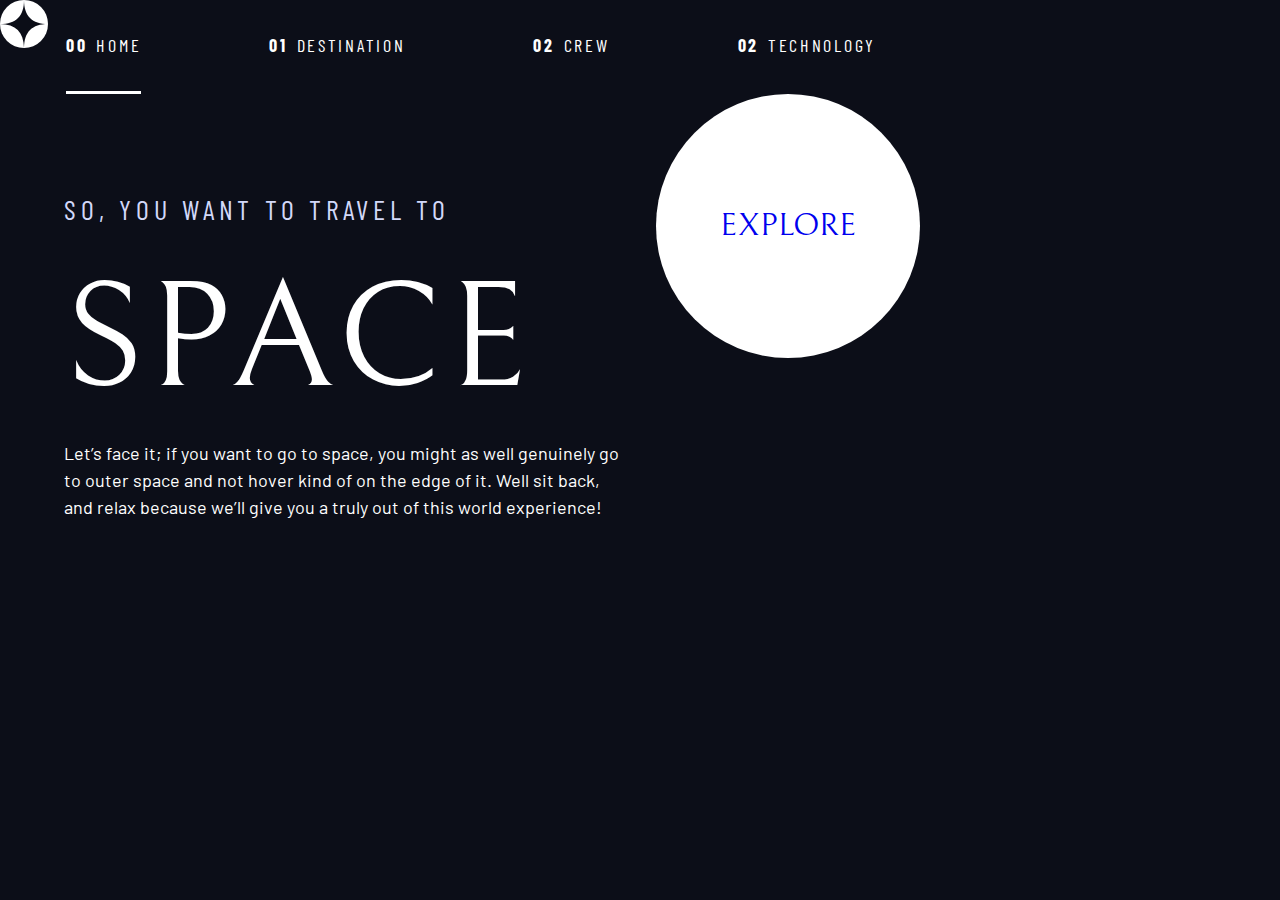
==== design-system/index.html @ e6ef5399 "lesson 1,2-begining home page + grid-container" ====
<!DOCTYPE html>
<html lang="en">
  <head>
    <meta charset="UTF-8" />
    <meta name="viewport" content="width=device-width, initial-scale=1.0" />

    <!--Google Fonts-->
    <link rel="preconnect" href="https://fonts.googleapis.com" />
    <link rel="preconnect" href="https://fonts.gstatic.com" crossorigin />
    <link
      href="https://fonts.googleapis.com/css2?family=Barlow&family=Barlow+Condensed&family=Bellefair&display=swap"
      rel="stylesheet"
    />

    <!--Custom CSS-->
    <link rel="stylesheet" href="./index.css" />

    <link
    rel="icon"
    type="image/png"
    sizes="32x32"
    href="./assets/favicon-32x32.png"
  />

    <title>Frontend Mentor | Space tourism website</title>
  </head>
  <body class="home">

    <header class="primary-header flex">
      <div>
        <img src="./assets/shared/logo.svg" alt="space tourism logo"/ class="logo">
      </div>
      <nav>
        <ul class="primary-navigation flex underline-indicators">
          <li class="active">
            <a class="uppercase ff-sans-cond text-white letter-spacing-2" href="index.html"><span>00</span>Home</a>
          </li>
          <li>
            <a class="uppercase ff-sans-cond text-white letter-spacing-2" href="destination.html"><span>01</span>Destination</a>
          </li>
          <li>
            <a class="uppercase ff-sans-cond text-white letter-spacing-2" href="crew.html"><span>02</span>Crew</a>
          </li>
          <li>
            <a class="uppercase ff-sans-cond text-white letter-spacing-2" href="technology.html"><span>02</span>Technology</a>
          </li>
        </ul>
      </nav>
  </header>

    <div class="grid-container">
      <div class="flow">
        <h1 class="fs-500 ff-sans-cond uppercase letter-spacing-1 text-accent">
          So, you want to travel to 
        <span class="fs-900 ff-serif text-white"></br>
          Space
        </span></h1>
        <p>
         Let’s face it; if you want to go to
        space, you might as well genuinely go to outer space and not hover kind
        of on the edge of it. Well sit back, and relax because we’ll give you a
        truly out of this world experience!
      </p>
      </div>
      <div>
        <a href="#" class="large-button uppercase ff-serif fs-600 bg-white">Explore</a>
      </div>
    </div>
  </body>
</html>
---- design-system/index.css ----
/* ----------- */
/* Custom Properties */
/* ----------- */

:root{

    /* Colors */

    --clr-dark: 230 35% 7%;
    --clr-light: 231 77% 90% ;
    --clr-white: 0 0% 100%;

    /* font-sizes */
    --fs-900: 9.375rem;
    --fs-800: 6.25rem;
    --fs-700: 3.5rem;
    --fs-600: 2rem;
    --fs-500: 1.75rem;
    --fs-400: 1.125rem;
    --fs-300: 1rem;
    --fs-200: 0.875rem;

      /* font-families */
      --ff-serif: "Bellefair", serif;
      --ff-sans-cond:"Barlow Condensed", sans-serif;
      --ff-sans-normal: "Barlow", sans-serif;

}

/* ----------- */
/* Reset */
/* ----------- */

/* https://piccalil.li/blog/a-modern-css-reset/ */

/* Box sizing */
*,
*::before,
*::after{
    box-sizing: border-box;
}

/* Reset Margins */
body, 
h1,
h2,
h3,
h4,
h5,
h6,
p,
figure,
picture{
    margin:0;
}

h1,
h2,
h3,
h4,
h5,
h6,
p{
    font-weight:400;
}

/* Remove list styles on ul, ol elements with a list role, which suggests default styling will be removed */
ul[role='list'],
ol[role='list'] {
  list-style: none;
}

/* Set core root defaults */
html:focus-within {
  scroll-behavior: smooth;
}

/* Set core body defaults */
body {
    font-family: var(--ff-sans-normal);
    font-size: var(--fs-400);
    color: hsl(var(--clr-white));
    background-color: hsl(var(--clr-dark));
    min-height: 100vh;
    text-rendering: optimizeSpeed;
    line-height: 1.5;
}

/* A elements that don't have a class get default styles */
a:not([class]) {
  text-decoration-skip-ink: auto;
}

/* Make images easier to work with */
img,
picture {
  max-width: 100%;
  display: block;
}

/* Inherit fonts for inputs and buttons */
input,
button,
textarea,
select {
  font: inherit;
}

/* Remove all animations, transitions and smooth scroll for people that prefer not to see them */
@media (prefers-reduced-motion: reduce) {
  html:focus-within {
   scroll-behavior: auto;
  }
  
  *,
  *::before,
  *::after {
    animation-duration: 0.01ms !important;
    animation-iteration-count: 1 !important;
    transition-duration: 0.01ms !important;
    scroll-behavior: auto !important;
  }
}

/* ----------- */
/* Utility Classes */
/* ----------- */

/* General */

.flex{
    display:flex;
    gap: var(--gap, 1em);
}

.grid{
    display:grid;
    gap: var(--gap, 1em);
}

.flow > *:where(:not(:first-child))  {
    margin-top: var(--flow-space, 1rem);
}

.container{
    padding-inline: 2em;
    max-width: 80em;
    margin-inline: auto;
}

.grid-container{
    display:grid;
    column-gap: var(--container-gap, 2rem);
    grid-template-columns: minmax(2rem, 1fr) repeat(2, minmax(0,40rem)) minmax(2rem, 1fr);
}

.grid-container >*:first-child{
    grid-column: 2;
}

.grid-container >*:last-child{
    grid-column: 3;
}

/* this class is used by text readers, hide the element visualy, but ii is still there */
.sr-only{
    position: absolute;
    width: 1px;
    height: 1pX;
    padding: 0;
    margin: -1px;
    overflow: hidden;
    clip: rect(0,0,0,0);
    white-space: nowrap;
    border: 0;
}

.box{
    background-color: lightblue;
    padding: 3rem;
}


/* Colors */

.bg-dark{background-color: hsl(var(--clr-dark));}
.bg-accent{background-color: hsl(var(--clr-light));}
.bg-white{background-color: hsl(var(--clr-white));}

.text-dark{color: hsl(var(--clr-dark));}
.text-accent{color: hsl(var(--clr-light));}
.text-white{color: hsl(var(--clr-white));}

.bg-component{
    background-color: hsl(var(--clr-light)/ .2);
}

/* typography */

.ff-serif{font-family: var(--ff-serif);}
.ff-sans-cond{font-family: var(--ff-sans-cond);}
.ff-sans-normal{font-family: var(--ff-sans-normal);}

.letter-spacing-1{letter-spacing: 4.75px;}
.letter-spacing-2{letter-spacing: 2.7px;}
.letter-spacing-3{letter-spacing: 2.35px;}

.uppercase{text-transform: uppercase;}

.fs-900{font-size:var(--fs-900);}
.fs-800{font-size:var(--fs-800);}
.fs-700{font-size:var(--fs-700);}
.fs-600{font-size:var(--fs-600);}
.fs-500{font-size:var(--fs-500);}
.fs-400{font-size:var(--fs-400);}
.fs-300{font-size:var(--fs-300);}
.fs-200{font-size:var(--fs-200);}

.fs-900,
.fs-800,
.fs-700,
.fs-600{
    line-height: 1.1;
}

.numbered-title{
    font-family: var(--ff-sans-cond);
    font-size: var(--fs-500);
    text-transform: uppercase;
    letter-spacing: 4.72px;
}

.numbered-title span{
    margin-right: 5em;
    font-weight: 700;
    color: hsl(var(--clr-white)/ .25);
}

/* ----------- */
/* Components */
/* ----------- */

.large-button{
    position: relative;
    display:inline-grid;
    z-index: 1;
    place-items: center;
    padding: 0 2em;
    border-radius: 50%;
    aspect-ratio: 1;
    text-decoration: none;
}

.large-button::after{
    content:'';
    position: absolute;
    z-index: -1;
    width: 100%;
    height: 100%;
    background: hsl(var(--clr-white)/ .15);
    border-radius: 50%;
    opacity:0;
    transition: opacity 500ms linear, transform 750ms ease-in-out;
}

.large-button:hover::after,
.large-button:focus::after{
    opacity:1;
    transform: scale(1.5);
}

.primary-navigation{
    --gap: 8rem;
    --underline-gap:2rem;
    list-style:none;
    padding:0;
    margin:0;
}

.primary-navigation a{
    text-decoration:none;
}

.primary-navigation a > span{
    margin-right: 0.5em;
    font-weight: 700;
}

.underline-indicators > *{
    padding: var(--underline-gap, 1rem) 0;
    border: 0;
    cursor:pointer;
    border-bottom: 0.2rem solid hsl(var(--clr-white)/0);
}

.underline-indicators > *:hover,
.underline-indicators > *:focus{
    border-color:hsl(var(--clr-white)/ .5)
}

.underline-indicators > .active,
.underline-indicators > [aria-selected="true"]{
    border-color:hsl(var(--clr-white)/ 1);
    color:hsl(var(--clr-white)/ 1)
}

.tab-list{
    --gap:2rem;
}

.dot-indicators >*{
    cursor:pointer;
    border:0;
    border-radius: 50%;
    aspect-ratio:1;
    padding: 0.5em;
    background-color: hsl(var(--clr-white)/ .25);
}

.dot-indicators >*:hover,
.dot-indicators >*:focus{
    background-color: hsl(var(--clr-white)/ .5);
}

.dot-indicators > [aria-selected="true"]{
    background-color: hsl(var(--clr-white));
}

.numbered-indicators >*{
    position: relative;
    cursor:pointer;
    display:inline-grid;
    z-index: 1;
    place-items: center;
    padding: 0 2em;
    border: 1px solid hsl(var(--clr-white)/ .25);
    border-radius: 50%;
    aspect-ratio:1;
    background-color: hsl(var(--clr-dark));
}

.numbered-indicators >*:hover,
.numbered-indicators >*:focus{
    border: 1px solid hsl(var(--clr-white)/ .5);
}

.numbered-indicators > [aria-selected="true"]{
    background-color: hsl(var(--clr-white));
    color: hsl(var(--clr-dark))
}
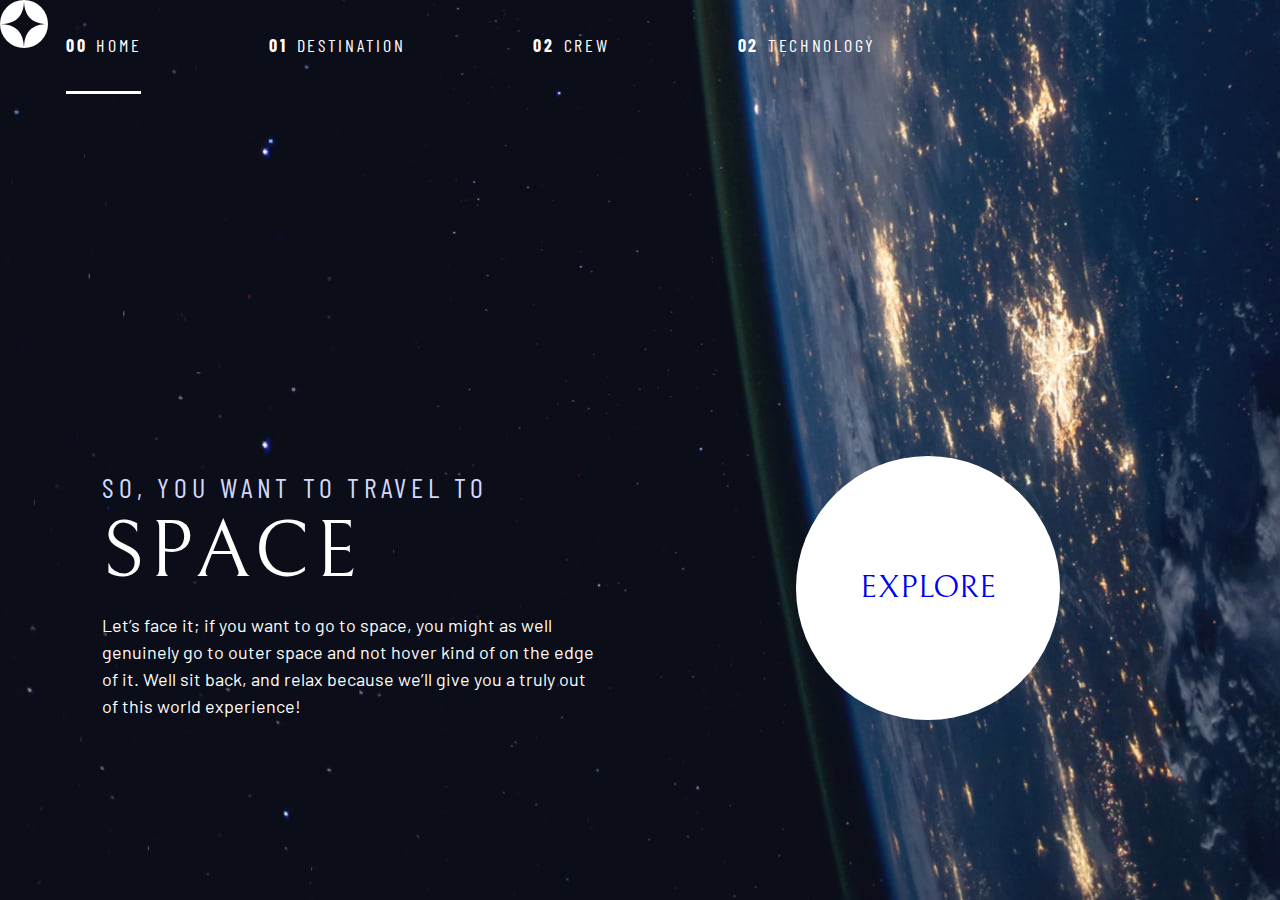
==== commit 0b93d2b3: "home-page" ====
--- a/design-system/index.html
+++ b/design-system/index.html
@@ -48,11 +48,11 @@
       </nav>
   </header>
 
-    <div class="grid-container">
+    <div class="grid-container grid-container--home">
       <div class="flow">
         <h1 class="fs-500 ff-sans-cond uppercase letter-spacing-1 text-accent">
           So, you want to travel to 
-        <span class="fs-900 ff-serif text-white"></br>
+        <span class="d-block fs-900 ff-serif text-white">
           Space
         </span></h1>
         <p>
@@ -63,7 +63,7 @@
       </p>
       </div>
       <div>
-        <a href="#" class="large-button uppercase ff-serif fs-600 bg-white">Explore</a>
+        <a href="#" class="large-button uppercase ff-serif bg-white">Explore</a>
       </div>
     </div>
   </body>
--- a/design-system/index.css
+++ b/design-system/index.css
@@ -11,12 +11,12 @@
     --clr-white: 0 0% 100%;
 
     /* font-sizes */
-    --fs-900: 9.375rem;
-    --fs-800: 6.25rem;
-    --fs-700: 3.5rem;
-    --fs-600: 2rem;
+    --fs-900: clamp(5rem, 0.5vw + 0.5rem, 9.375rem);
+    --fs-800: 3.5rem;
+    --fs-700: 1.5rem;
+    --fs-600: 1rem;
     --fs-500: 1.75rem;
-    --fs-400: 1.125rem;
+    --fs-400: 0.9375rem;
     --fs-300: 1rem;
     --fs-200: 0.875rem;
 
@@ -25,6 +25,26 @@
       --ff-sans-cond:"Barlow Condensed", sans-serif;
       --ff-sans-normal: "Barlow", sans-serif;
 
+}
+
+@media (min-width: 35em){
+    :root{
+          /* font-sizes */
+    --fs-800: 5rem;
+    --fs-700: 2.5rem;
+    --fs-600: 1.5rem;
+    --fs-400: 1rem;
+    }
+}
+
+@media (min-width: 45em){
+    :root{
+          /* font-sizes */
+    --fs-800: 6.25rem;
+    --fs-700: 3.5rem;
+    --fs-600: 2rem;
+    --fs-400: 1.125rem;
+    }
 }
 
 /* ----------- */
@@ -84,6 +104,8 @@
     min-height: 100vh;
     text-rendering: optimizeSpeed;
     line-height: 1.5;
+    display:grid;
+    grid-template-rows: min-content 1fr;
 }
 
 /* A elements that don't have a class get default styles */
@@ -138,6 +160,10 @@
     gap: var(--gap, 1em);
 }
 
+.d-block{
+    display: block;
+}
+
 .flow > *:where(:not(:first-child))  {
     margin-top: var(--flow-space, 1rem);
 }
@@ -149,17 +175,35 @@
 }
 
 .grid-container{
+    text-align: center;
     display:grid;
-    column-gap: var(--container-gap, 2rem);
-    grid-template-columns: minmax(2rem, 1fr) repeat(2, minmax(0,40rem)) minmax(2rem, 1fr);
-}
-
-.grid-container >*:first-child{
-    grid-column: 2;
-}
-
-.grid-container >*:last-child{
-    grid-column: 3;
+    place-items:center;
+    padding-inline: 1rem;
+}
+
+.grid-container *{
+    max-width: 50ch;
+}
+
+@media (min-width: 45em){
+    .grid-container{
+        text-align: left;
+        column-gap: var(--container-gap, 2rem);
+        grid-template-columns: minmax(2rem, 1fr) repeat(2, minmax(0,40rem)) minmax(2rem, 1fr);
+    }
+
+    .grid-container >*:first-child{
+        grid-column: 2;
+    }
+    
+    .grid-container >*:last-child{
+        grid-column: 3;
+    }
+
+    .grid-container--home{
+        padding-bottom: max(6rem, 20vh);
+        align-items: end;
+    }
 }
 
 /* this class is used by text readers, hide the element visualy, but ii is still there */
@@ -241,6 +285,7 @@
 /* ----------- */
 
 .large-button{
+    font-size:2rem;
     position: relative;
     display:inline-grid;
     z-index: 1;
@@ -347,4 +392,32 @@
 .numbered-indicators > [aria-selected="true"]{
     background-color: hsl(var(--clr-white));
     color: hsl(var(--clr-dark))
+}
+
+/* ------------------------- */
+/* Page Specific background*/
+/* ------------------------ */
+
+.body{
+    background-size: cover;
+    background-position: bottom center;
+}
+
+/* Home */
+
+.home{
+    background-image: url(./assets/home/background-home-tablet.jpg);
+}
+
+@media (min-width: 35em){
+    .home{
+        background-position: center center;
+        background-image: url(./assets/home/background-home-tablet.jpg);
+    }
+}
+
+@media (min-width: 45em){
+    .home{
+        background-image: url(./assets/home/background-home-desktop.jpg);
+    }
 }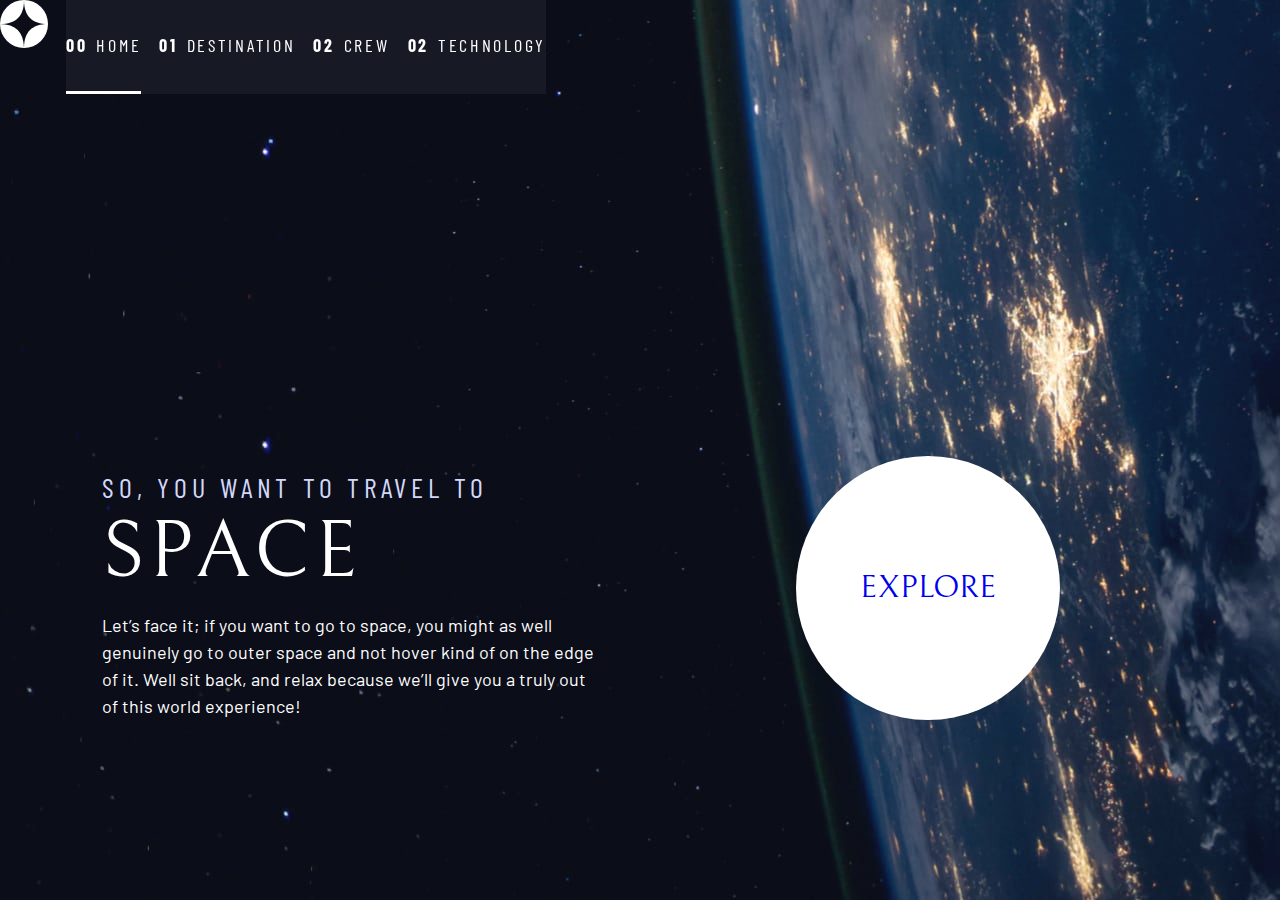
==== commit 3b923c3b: "navigation" ====
--- a/design-system/index.html
+++ b/design-system/index.html
@@ -30,8 +30,9 @@
       <div>
         <img src="./assets/shared/logo.svg" alt="space tourism logo"/ class="logo">
       </div>
+      <button class="mobile-nav-toggle" aria-controls="primary-navigation" aria-expanded="false"><span class="sr-only">Menu</span></button>
       <nav>
-        <ul class="primary-navigation flex underline-indicators">
+        <ul id="primary-navigation" class="primary-navigation flex underline-indicators">
           <li class="active">
             <a class="uppercase ff-sans-cond text-white letter-spacing-2" href="index.html"><span>00</span>Home</a>
           </li>
--- a/design-system/index.css
+++ b/design-system/index.css
@@ -2,49 +2,47 @@
 /* Custom Properties */
 /* ----------- */
 
-:root{
-
-    /* Colors */
-
-    --clr-dark: 230 35% 7%;
-    --clr-light: 231 77% 90% ;
-    --clr-white: 0 0% 100%;
-
+:root {
+  /* Colors */
+
+  --clr-dark: 230 35% 7%;
+  --clr-light: 231 77% 90%;
+  --clr-white: 0 0% 100%;
+
+  /* font-sizes */
+  --fs-900: clamp(5rem, 0.5vw + 0.5rem, 9.375rem);
+  --fs-800: 3.5rem;
+  --fs-700: 1.5rem;
+  --fs-600: 1rem;
+  --fs-500: 1.75rem;
+  --fs-400: 0.9375rem;
+  --fs-300: 1rem;
+  --fs-200: 0.875rem;
+
+  /* font-families */
+  --ff-serif: "Bellefair", serif;
+  --ff-sans-cond: "Barlow Condensed", sans-serif;
+  --ff-sans-normal: "Barlow", sans-serif;
+}
+
+@media (min-width: 35em) {
+  :root {
     /* font-sizes */
-    --fs-900: clamp(5rem, 0.5vw + 0.5rem, 9.375rem);
-    --fs-800: 3.5rem;
-    --fs-700: 1.5rem;
-    --fs-600: 1rem;
-    --fs-500: 1.75rem;
-    --fs-400: 0.9375rem;
-    --fs-300: 1rem;
-    --fs-200: 0.875rem;
-
-      /* font-families */
-      --ff-serif: "Bellefair", serif;
-      --ff-sans-cond:"Barlow Condensed", sans-serif;
-      --ff-sans-normal: "Barlow", sans-serif;
-
-}
-
-@media (min-width: 35em){
-    :root{
-          /* font-sizes */
     --fs-800: 5rem;
     --fs-700: 2.5rem;
     --fs-600: 1.5rem;
     --fs-400: 1rem;
-    }
-}
-
-@media (min-width: 45em){
-    :root{
-          /* font-sizes */
+  }
+}
+
+@media (min-width: 45em) {
+  :root {
+    /* font-sizes */
     --fs-800: 6.25rem;
     --fs-700: 3.5rem;
     --fs-600: 2rem;
     --fs-400: 1.125rem;
-    }
+  }
 }
 
 /* ----------- */
@@ -56,12 +54,12 @@
 /* Box sizing */
 *,
 *::before,
-*::after{
-    box-sizing: border-box;
+*::after {
+  box-sizing: border-box;
 }
 
 /* Reset Margins */
-body, 
+body,
 h1,
 h2,
 h3,
@@ -70,8 +68,8 @@
 h6,
 p,
 figure,
-picture{
-    margin:0;
+picture {
+  margin: 0;
 }
 
 h1,
@@ -80,13 +78,13 @@
 h4,
 h5,
 h6,
-p{
-    font-weight:400;
+p {
+  font-weight: 400;
 }
 
 /* Remove list styles on ul, ol elements with a list role, which suggests default styling will be removed */
-ul[role='list'],
-ol[role='list'] {
+ul[role="list"],
+ol[role="list"] {
   list-style: none;
 }
 
@@ -97,15 +95,16 @@
 
 /* Set core body defaults */
 body {
-    font-family: var(--ff-sans-normal);
-    font-size: var(--fs-400);
-    color: hsl(var(--clr-white));
-    background-color: hsl(var(--clr-dark));
-    min-height: 100vh;
-    text-rendering: optimizeSpeed;
-    line-height: 1.5;
-    display:grid;
-    grid-template-rows: min-content 1fr;
+  font-family: var(--ff-sans-normal);
+  font-size: var(--fs-400);
+  color: hsl(var(--clr-white));
+  background-color: hsl(var(--clr-dark));
+  min-height: 100vh;
+  text-rendering: optimizeSpeed;
+  line-height: 1.5;
+  display: grid;
+  grid-template-rows: min-content 1fr;
+  overflow-x: hidden;
 }
 
 /* A elements that don't have a class get default styles */
@@ -131,9 +130,9 @@
 /* Remove all animations, transitions and smooth scroll for people that prefer not to see them */
 @media (prefers-reduced-motion: reduce) {
   html:focus-within {
-   scroll-behavior: auto;
-  }
-  
+    scroll-behavior: auto;
+  }
+
   *,
   *::before,
   *::after {
@@ -150,274 +149,363 @@
 
 /* General */
 
-.flex{
-    display:flex;
-    gap: var(--gap, 1em);
-}
-
-.grid{
-    display:grid;
-    gap: var(--gap, 1em);
-}
-
-.d-block{
-    display: block;
-}
-
-.flow > *:where(:not(:first-child))  {
-    margin-top: var(--flow-space, 1rem);
-}
-
-.container{
-    padding-inline: 2em;
-    max-width: 80em;
-    margin-inline: auto;
-}
-
-.grid-container{
-    text-align: center;
-    display:grid;
-    place-items:center;
-    padding-inline: 1rem;
-}
-
-.grid-container *{
-    max-width: 50ch;
-}
-
-@media (min-width: 45em){
-    .grid-container{
-        text-align: left;
-        column-gap: var(--container-gap, 2rem);
-        grid-template-columns: minmax(2rem, 1fr) repeat(2, minmax(0,40rem)) minmax(2rem, 1fr);
-    }
-
-    .grid-container >*:first-child{
-        grid-column: 2;
-    }
-    
-    .grid-container >*:last-child{
-        grid-column: 3;
-    }
-
-    .grid-container--home{
-        padding-bottom: max(6rem, 20vh);
-        align-items: end;
-    }
+.flex {
+  display: flex;
+  gap: var(--gap, 1em);
+}
+
+.grid {
+  display: grid;
+  gap: var(--gap, 1em);
+}
+
+.d-block {
+  display: block;
+}
+
+.flow > *:where(:not(:first-child)) {
+  margin-top: var(--flow-space, 1rem);
+}
+
+.container {
+  padding-inline: 2em;
+  max-width: 80em;
+  margin-inline: auto;
+}
+
+.grid-container {
+  text-align: center;
+  display: grid;
+  place-items: center;
+  padding-inline: 1rem;
+}
+
+.grid-container * {
+  max-width: 50ch;
+}
+
+@media (min-width: 45em) {
+  .grid-container {
+    text-align: left;
+    column-gap: var(--container-gap, 2rem);
+    grid-template-columns: minmax(2rem, 1fr) repeat(2, minmax(0, 40rem)) minmax(
+        2rem,
+        1fr
+      );
+  }
+
+  .grid-container > *:first-child {
+    grid-column: 2;
+  }
+
+  .grid-container > *:last-child {
+    grid-column: 3;
+  }
+
+  .grid-container--home {
+    padding-bottom: max(6rem, 20vh);
+    align-items: end;
+  }
 }
 
 /* this class is used by text readers, hide the element visualy, but ii is still there */
-.sr-only{
-    position: absolute;
-    width: 1px;
-    height: 1pX;
-    padding: 0;
-    margin: -1px;
-    overflow: hidden;
-    clip: rect(0,0,0,0);
-    white-space: nowrap;
-    border: 0;
-}
-
-.box{
-    background-color: lightblue;
-    padding: 3rem;
-}
-
+.sr-only {
+  position: absolute;
+  width: 1px;
+  height: 1px;
+  padding: 0;
+  margin: -1px;
+  overflow: hidden;
+  clip: rect(0, 0, 0, 0);
+  white-space: nowrap;
+  border: 0;
+}
+
+.box {
+  background-color: lightblue;
+  padding: 3rem;
+}
 
 /* Colors */
 
-.bg-dark{background-color: hsl(var(--clr-dark));}
-.bg-accent{background-color: hsl(var(--clr-light));}
-.bg-white{background-color: hsl(var(--clr-white));}
-
-.text-dark{color: hsl(var(--clr-dark));}
-.text-accent{color: hsl(var(--clr-light));}
-.text-white{color: hsl(var(--clr-white));}
-
-.bg-component{
-    background-color: hsl(var(--clr-light)/ .2);
+.bg-dark {
+  background-color: hsl(var(--clr-dark));
+}
+.bg-accent {
+  background-color: hsl(var(--clr-light));
+}
+.bg-white {
+  background-color: hsl(var(--clr-white));
+}
+
+.text-dark {
+  color: hsl(var(--clr-dark));
+}
+.text-accent {
+  color: hsl(var(--clr-light));
+}
+.text-white {
+  color: hsl(var(--clr-white));
+}
+
+.bg-component {
+  background-color: hsl(var(--clr-light) / 0.2);
 }
 
 /* typography */
 
-.ff-serif{font-family: var(--ff-serif);}
-.ff-sans-cond{font-family: var(--ff-sans-cond);}
-.ff-sans-normal{font-family: var(--ff-sans-normal);}
-
-.letter-spacing-1{letter-spacing: 4.75px;}
-.letter-spacing-2{letter-spacing: 2.7px;}
-.letter-spacing-3{letter-spacing: 2.35px;}
-
-.uppercase{text-transform: uppercase;}
-
-.fs-900{font-size:var(--fs-900);}
-.fs-800{font-size:var(--fs-800);}
-.fs-700{font-size:var(--fs-700);}
-.fs-600{font-size:var(--fs-600);}
-.fs-500{font-size:var(--fs-500);}
-.fs-400{font-size:var(--fs-400);}
-.fs-300{font-size:var(--fs-300);}
-.fs-200{font-size:var(--fs-200);}
+.ff-serif {
+  font-family: var(--ff-serif);
+}
+.ff-sans-cond {
+  font-family: var(--ff-sans-cond);
+}
+.ff-sans-normal {
+  font-family: var(--ff-sans-normal);
+}
+
+.letter-spacing-1 {
+  letter-spacing: 4.75px;
+}
+.letter-spacing-2 {
+  letter-spacing: 2.7px;
+}
+.letter-spacing-3 {
+  letter-spacing: 2.35px;
+}
+
+.uppercase {
+  text-transform: uppercase;
+}
+
+.fs-900 {
+  font-size: var(--fs-900);
+}
+.fs-800 {
+  font-size: var(--fs-800);
+}
+.fs-700 {
+  font-size: var(--fs-700);
+}
+.fs-600 {
+  font-size: var(--fs-600);
+}
+.fs-500 {
+  font-size: var(--fs-500);
+}
+.fs-400 {
+  font-size: var(--fs-400);
+}
+.fs-300 {
+  font-size: var(--fs-300);
+}
+.fs-200 {
+  font-size: var(--fs-200);
+}
 
 .fs-900,
 .fs-800,
 .fs-700,
-.fs-600{
-    line-height: 1.1;
-}
-
-.numbered-title{
-    font-family: var(--ff-sans-cond);
-    font-size: var(--fs-500);
-    text-transform: uppercase;
-    letter-spacing: 4.72px;
-}
-
-.numbered-title span{
-    margin-right: 5em;
-    font-weight: 700;
-    color: hsl(var(--clr-white)/ .25);
+.fs-600 {
+  line-height: 1.1;
+}
+
+.numbered-title {
+  font-family: var(--ff-sans-cond);
+  font-size: var(--fs-500);
+  text-transform: uppercase;
+  letter-spacing: 4.72px;
+}
+
+.numbered-title span {
+  margin-right: 5em;
+  font-weight: 700;
+  color: hsl(var(--clr-white) / 0.25);
 }
 
 /* ----------- */
 /* Components */
 /* ----------- */
 
-.large-button{
-    font-size:2rem;
-    position: relative;
-    display:inline-grid;
-    z-index: 1;
-    place-items: center;
-    padding: 0 2em;
-    border-radius: 50%;
+.large-button {
+  font-size: 2rem;
+  position: relative;
+  display: inline-grid;
+  z-index: 1;
+  place-items: center;
+  padding: 0 2em;
+  border-radius: 50%;
+  aspect-ratio: 1;
+  text-decoration: none;
+}
+
+.large-button::after {
+  content: "";
+  position: absolute;
+  z-index: -1;
+  width: 100%;
+  height: 100%;
+  background: hsl(var(--clr-white) / 0.15);
+  border-radius: 50%;
+  opacity: 0;
+  transition: opacity 500ms linear, transform 750ms ease-in-out;
+}
+
+.large-button:hover::after,
+.large-button:focus::after {
+  opacity: 1;
+  transform: scale(1.5);
+}
+
+.primary-navigation {
+  --underline-gap: 2rem;
+  list-style: none;
+  padding: 0;
+  margin: 0;
+  background-color: hsl(var(--clr-dark) /0.95);
+  /*backdrop-filter: blur(1.5rem);--> not supported in firefox*/
+}
+
+@supports(backdrop-filter: blur(1.5rem)){
+    .primary-navigation{
+        background-color: hsl(var(--clr-white) /0.05);
+        backdrop-filter: blur(1.5rem);   
+    }
+
+}
+
+.mobile-nav-toggle{
+    display:none;
+}
+
+@media (max-width: 35em) {
+  .primary-navigation {
+    --underline-gap: 0.5rem;
+    list-style: none;
+    position: fixed;
+    z-index: 1000;
+    inset: 0 0 0 20%;
+    padding: min(6rem, 15vh) 2rem;
+    margin: 0;
+    flex-direction: column;
+    transform: translateX(100%);
+  }
+
+  .primary-navigation.underline-indicators > *{
+      border:0;
+  }
+
+  .mobile-nav-toggle{
+    display:block;
+    position:absolute;
+    z-index:2000;
+    right:1rem;
+    top:2rem;
+    background: transparent;
+    background-image: url(./assets/shared/icon-hamburger.svg);
+    background-repeat: no-repeat;
+    width: 1.5rem;
     aspect-ratio: 1;
-    text-decoration: none;
-}
-
-.large-button::after{
-    content:'';
-    position: absolute;
-    z-index: -1;
-    width: 100%;
-    height: 100%;
-    background: hsl(var(--clr-white)/ .15);
-    border-radius: 50%;
-    opacity:0;
-    transition: opacity 500ms linear, transform 750ms ease-in-out;
-}
-
-.large-button:hover::after,
-.large-button:focus::after{
-    opacity:1;
-    transform: scale(1.5);
-}
-
-.primary-navigation{
-    --gap: 8rem;
-    --underline-gap:2rem;
-    list-style:none;
-    padding:0;
-    margin:0;
-}
-
-.primary-navigation a{
-    text-decoration:none;
-}
-
-.primary-navigation a > span{
-    margin-right: 0.5em;
-    font-weight: 700;
-}
-
-.underline-indicators > *{
-    padding: var(--underline-gap, 1rem) 0;
-    border: 0;
-    cursor:pointer;
-    border-bottom: 0.2rem solid hsl(var(--clr-white)/0);
+    border:0;
+}
+}
+
+.primary-navigation a {
+  text-decoration: none;
+}
+
+.primary-navigation a > span {
+  margin-right: 0.5em;
+  font-weight: 700;
+}
+
+.underline-indicators > * {
+  padding: var(--underline-gap, 1rem) 0;
+  border: 0;
+  cursor: pointer;
+  border-bottom: 0.2rem solid hsl(var(--clr-white) / 0);
 }
 
 .underline-indicators > *:hover,
-.underline-indicators > *:focus{
-    border-color:hsl(var(--clr-white)/ .5)
+.underline-indicators > *:focus {
+  border-color: hsl(var(--clr-white) / 0.5);
 }
 
 .underline-indicators > .active,
-.underline-indicators > [aria-selected="true"]{
-    border-color:hsl(var(--clr-white)/ 1);
-    color:hsl(var(--clr-white)/ 1)
-}
-
-.tab-list{
-    --gap:2rem;
-}
-
-.dot-indicators >*{
-    cursor:pointer;
-    border:0;
-    border-radius: 50%;
-    aspect-ratio:1;
-    padding: 0.5em;
-    background-color: hsl(var(--clr-white)/ .25);
-}
-
-.dot-indicators >*:hover,
-.dot-indicators >*:focus{
-    background-color: hsl(var(--clr-white)/ .5);
-}
-
-.dot-indicators > [aria-selected="true"]{
-    background-color: hsl(var(--clr-white));
-}
-
-.numbered-indicators >*{
-    position: relative;
-    cursor:pointer;
-    display:inline-grid;
-    z-index: 1;
-    place-items: center;
-    padding: 0 2em;
-    border: 1px solid hsl(var(--clr-white)/ .25);
-    border-radius: 50%;
-    aspect-ratio:1;
-    background-color: hsl(var(--clr-dark));
-}
-
-.numbered-indicators >*:hover,
-.numbered-indicators >*:focus{
-    border: 1px solid hsl(var(--clr-white)/ .5);
-}
-
-.numbered-indicators > [aria-selected="true"]{
-    background-color: hsl(var(--clr-white));
-    color: hsl(var(--clr-dark))
+.underline-indicators > [aria-selected="true"] {
+  border-color: hsl(var(--clr-white) / 1);
+  color: hsl(var(--clr-white) / 1);
+}
+
+.tab-list {
+  --gap: 2rem;
+}
+
+.dot-indicators > * {
+  cursor: pointer;
+  border: 0;
+  border-radius: 50%;
+  aspect-ratio: 1;
+  padding: 0.5em;
+  background-color: hsl(var(--clr-white) / 0.25);
+}
+
+.dot-indicators > *:hover,
+.dot-indicators > *:focus {
+  background-color: hsl(var(--clr-white) / 0.5);
+}
+
+.dot-indicators > [aria-selected="true"] {
+  background-color: hsl(var(--clr-white));
+}
+
+.numbered-indicators > * {
+  position: relative;
+  cursor: pointer;
+  display: inline-grid;
+  z-index: 1;
+  place-items: center;
+  padding: 0 2em;
+  border: 1px solid hsl(var(--clr-white) / 0.25);
+  border-radius: 50%;
+  aspect-ratio: 1;
+  background-color: hsl(var(--clr-dark));
+}
+
+.numbered-indicators > *:hover,
+.numbered-indicators > *:focus {
+  border: 1px solid hsl(var(--clr-white) / 0.5);
+}
+
+.numbered-indicators > [aria-selected="true"] {
+  background-color: hsl(var(--clr-white));
+  color: hsl(var(--clr-dark));
 }
 
 /* ------------------------- */
 /* Page Specific background*/
 /* ------------------------ */
 
-.body{
-    background-size: cover;
-    background-position: bottom center;
+.body {
+  background-size: cover;
+  background-position: bottom center;
 }
 
 /* Home */
 
-.home{
+.home {
+  background-image: url(./assets/home/background-home-tablet.jpg);
+}
+
+@media (min-width: 35em) {
+  .home {
+    background-position: center center;
     background-image: url(./assets/home/background-home-tablet.jpg);
-}
-
-@media (min-width: 35em){
-    .home{
-        background-position: center center;
-        background-image: url(./assets/home/background-home-tablet.jpg);
-    }
-}
-
-@media (min-width: 45em){
-    .home{
-        background-image: url(./assets/home/background-home-desktop.jpg);
-    }
-}+  }
+}
+
+@media (min-width: 45em) {
+  .home {
+    background-image: url(./assets/home/background-home-desktop.jpg);
+  }
+}
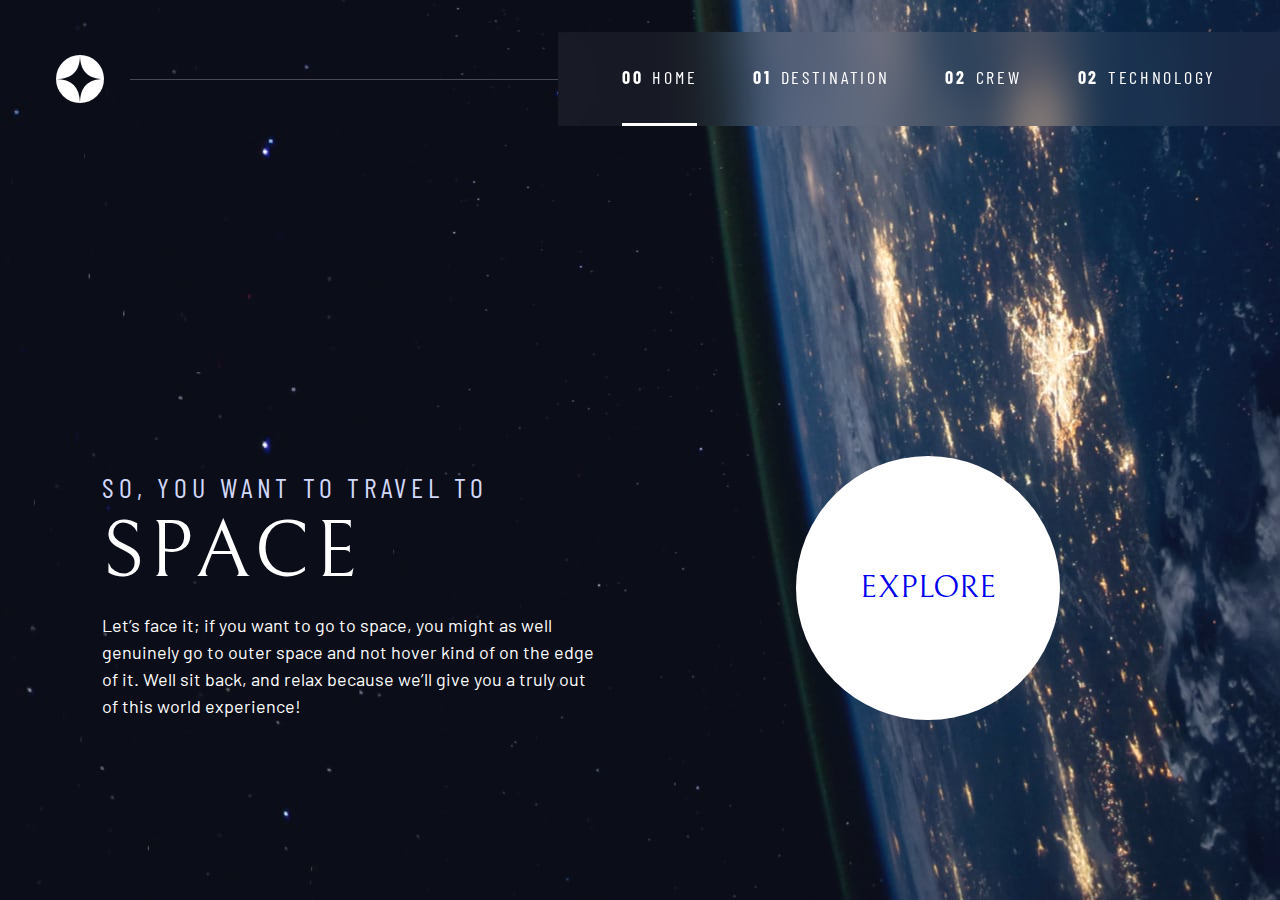
==== commit b2c2e1f3: "update on accesibility" ====
--- a/design-system/index.html
+++ b/design-system/index.html
@@ -23,33 +23,35 @@
   />
 
     <title>Frontend Mentor | Space tourism website</title>
+
+    <script src="./index.js" defer></script>
   </head>
   <body class="home">
-
+    <a class="skip-to-content" href="#main">Skip to content</a>
     <header class="primary-header flex">
       <div>
         <img src="./assets/shared/logo.svg" alt="space tourism logo"/ class="logo">
       </div>
       <button class="mobile-nav-toggle" aria-controls="primary-navigation" aria-expanded="false"><span class="sr-only">Menu</span></button>
       <nav>
-        <ul id="primary-navigation" class="primary-navigation flex underline-indicators">
+        <ul id="primary-navigation" data-visible="false" class="primary-navigation flex underline-indicators">
           <li class="active">
-            <a class="uppercase ff-sans-cond text-white letter-spacing-2" href="index.html"><span>00</span>Home</a>
+            <a class="uppercase ff-sans-cond text-white letter-spacing-2" href="index.html"><span aria-hidden="true">00</span>Home</a>
           </li>
           <li>
-            <a class="uppercase ff-sans-cond text-white letter-spacing-2" href="destination.html"><span>01</span>Destination</a>
+            <a class="uppercase ff-sans-cond text-white letter-spacing-2" href="destination.html"><span aria-hidden="true">01</span>Destination</a>
           </li>
           <li>
-            <a class="uppercase ff-sans-cond text-white letter-spacing-2" href="crew.html"><span>02</span>Crew</a>
+            <a class="uppercase ff-sans-cond text-white letter-spacing-2" href="crew.html"><span aria-hidden="true">02</span>Crew</a>
           </li>
           <li>
-            <a class="uppercase ff-sans-cond text-white letter-spacing-2" href="technology.html"><span>02</span>Technology</a>
+            <a class="uppercase ff-sans-cond text-white letter-spacing-2" href="technology.html"><span aria-hidden="true">02</span>Technology</a>
           </li>
         </ul>
       </nav>
   </header>
 
-    <div class="grid-container grid-container--home">
+    <main id="main" class="grid-container grid-container--home">
       <div class="flow">
         <h1 class="fs-500 ff-sans-cond uppercase letter-spacing-1 text-accent">
           So, you want to travel to 
@@ -66,6 +68,7 @@
       <div>
         <a href="#" class="large-button uppercase ff-serif bg-white">Explore</a>
       </div>
-    </div>
+    </main>
+    
   </body>
 </html>
--- a/design-system/index.css
+++ b/design-system/index.css
@@ -221,6 +221,22 @@
   border: 0;
 }
 
+.skip-to-content{
+  position:absolute;
+  z-index: 9999;
+  background: hsl(var(--clr-white));
+  color: hsl(var(--clr-dark));
+  padding: .5em 1em ;
+  margin-inline: auto;
+  transform: translateY(-100%);
+  transition: transform 250ms ease-in;
+}
+
+.skip-to-content:focus{
+  transform:translateY(0);
+}
+
+
 .box {
   background-color: lightblue;
   padding: 3rem;
@@ -357,25 +373,44 @@
   transform: scale(1.5);
 }
 
+/*primary navigation*/
+.logo {
+  margin: 1.5rem clamp(1.5rem, 5vw, 3.5rem);
+}
+
+.primary-header {
+  justify-content: space-between;
+  align-items: center;
+}
+
 .primary-navigation {
+  --gap: clamp(1.5rem, 5vw, 3.5rem);
   --underline-gap: 2rem;
   list-style: none;
   padding: 0;
   margin: 0;
-  background-color: hsl(var(--clr-dark) /0.95);
+  background-color: hsl(var(--clr-dark) / 0.95);
   /*backdrop-filter: blur(1.5rem);--> not supported in firefox*/
 }
 
-@supports(backdrop-filter: blur(1.5rem)){
-    .primary-navigation{
-        background-color: hsl(var(--clr-white) /0.05);
-        backdrop-filter: blur(1.5rem);   
-    }
-
-}
-
-.mobile-nav-toggle{
-    display:none;
+.primary-navigation a {
+  text-decoration: none;
+}
+
+.primary-navigation a > span {
+  margin-right: 0.5em;
+  font-weight: 700;
+}
+
+@supports (backdrop-filter: blur(1.5rem)) {
+  .primary-navigation {
+    background-color: hsl(var(--clr-white) / 0.05);
+    backdrop-filter: blur(1.5rem);
+  }
+}
+
+.mobile-nav-toggle {
+  display: none;
 }
 
 @media (max-width: 35em) {
@@ -389,34 +424,72 @@
     margin: 0;
     flex-direction: column;
     transform: translateX(100%);
-  }
-
-  .primary-navigation.underline-indicators > *{
-      border:0;
-  }
-
-  .mobile-nav-toggle{
-    display:block;
-    position:absolute;
-    z-index:2000;
-    right:1rem;
-    top:2rem;
+    transition: transform 500ms ease-in-out;
+  }
+
+  .primary-navigation[data-visible="true"] {
+    transform: translateX(0);
+  }
+
+  .primary-navigation.underline-indicators > * {
+    border: 0;
+  }
+
+  .mobile-nav-toggle {
+    display: block;
+    position: absolute;
+    z-index: 2000;
+    right: 1rem;
+    top: 2rem;
     background: transparent;
     background-image: url(./assets/shared/icon-hamburger.svg);
     background-repeat: no-repeat;
+    background-position: center center;
     width: 1.5rem;
     aspect-ratio: 1;
-    border:0;
-}
-}
-
-.primary-navigation a {
-  text-decoration: none;
-}
-
-.primary-navigation a > span {
-  margin-right: 0.5em;
-  font-weight: 700;
+    border: 0;
+  }
+  .mobile-nav-toggle[aria-expanded="true"] {
+    background-image: url(./assets/shared/icon-close.svg);
+  }
+
+  .mobile-nav-toggle:focus-visible {
+    outline: 5px solid white;
+    outline-offset: 5px;
+  }
+}
+
+@media (min-width: 35em) {
+  .primary-navigation {
+    padding-inline: clamp(2rem, 5vw, 7rem);
+  }
+}
+
+@media (min-width: 35em) and (max-width: 44.999em) {
+  .primary-navigation a > span {
+    display: none;
+  }
+}
+
+@media (min-width: 45em) {
+  .primary-header::after {
+    content: '';
+    display: block;
+    position: relative;
+    background: hsl(var(--clr-white) /.25);
+    margin-right: -3rem;
+    height: 1px;
+    width: 100%;
+    order: 1;
+  }
+
+  nav {
+    order: 2;
+  }
+
+  .primary-navigation {
+    margin-block: 2rem;
+  }
 }
 
 .underline-indicators > * {
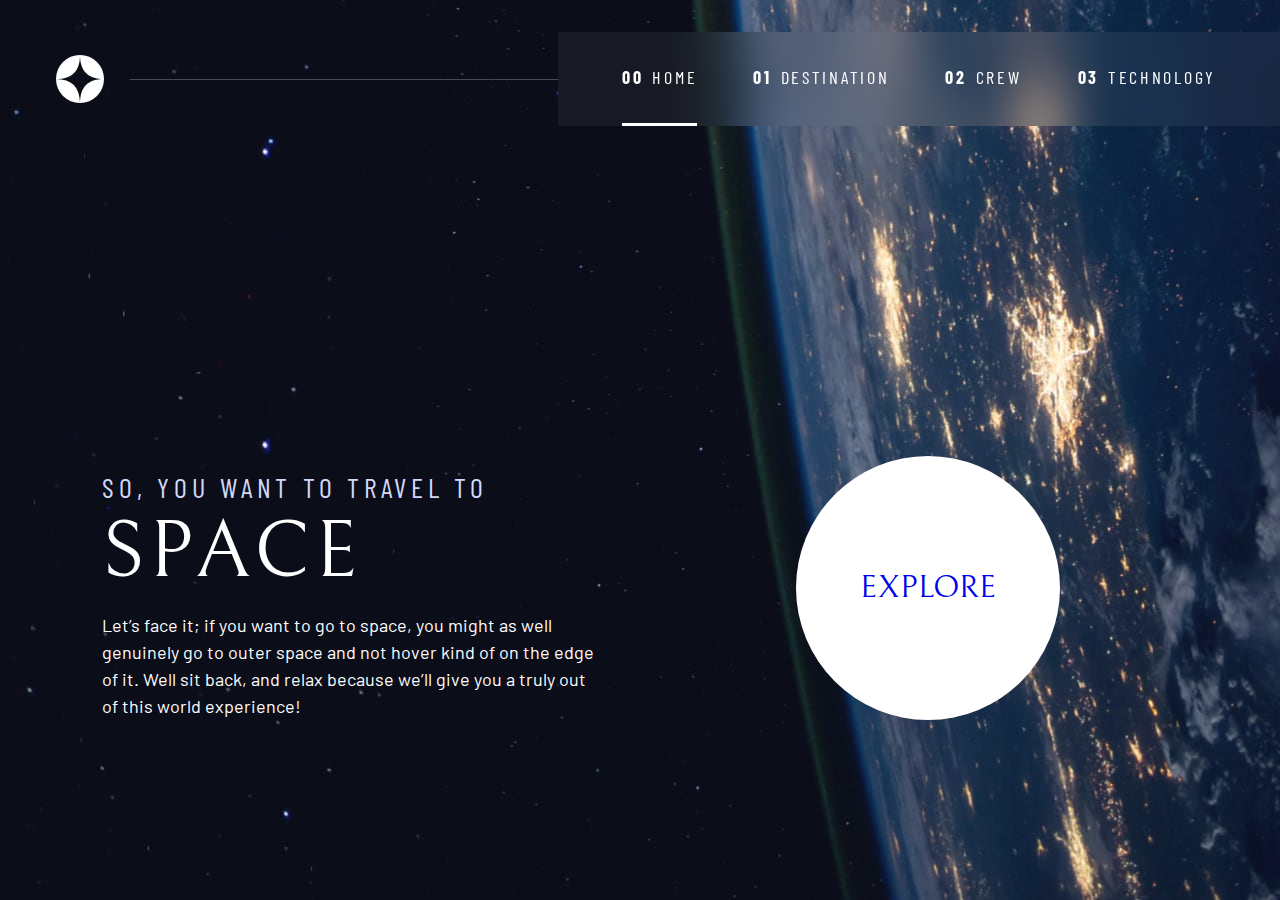
==== commit 3397298e: "setting dinamic content in crew page and finish tutorial" ====
--- a/design-system/index.html
+++ b/design-system/index.html
@@ -24,13 +24,13 @@
 
     <title>Frontend Mentor | Space tourism website</title>
 
-    <script src="./index.js" defer></script>
+    <script src="./navigation.js" defer></script>
   </head>
   <body class="home">
     <a class="skip-to-content" href="#main">Skip to content</a>
     <header class="primary-header flex">
       <div>
-        <img src="./assets/shared/logo.svg" alt="space tourism logo"/ class="logo">
+        <img src="./assets/shared/logo.svg" alt="space tourism logo" class="logo"/>
       </div>
       <button class="mobile-nav-toggle" aria-controls="primary-navigation" aria-expanded="false"><span class="sr-only">Menu</span></button>
       <nav>
@@ -45,7 +45,7 @@
             <a class="uppercase ff-sans-cond text-white letter-spacing-2" href="crew.html"><span aria-hidden="true">02</span>Crew</a>
           </li>
           <li>
-            <a class="uppercase ff-sans-cond text-white letter-spacing-2" href="technology.html"><span aria-hidden="true">02</span>Technology</a>
+            <a class="uppercase ff-sans-cond text-white letter-spacing-2" href="technology.html"><span aria-hidden="true">03</span>Technology</a>
           </li>
         </ul>
       </nav>
@@ -66,7 +66,7 @@
       </p>
       </div>
       <div>
-        <a href="#" class="large-button uppercase ff-serif bg-white">Explore</a>
+        <a href="./destination.html" class="large-button uppercase ff-serif bg-white">Explore</a>
       </div>
     </main>
     
--- a/design-system/index.css
+++ b/design-system/index.css
@@ -14,7 +14,7 @@
   --fs-800: 3.5rem;
   --fs-700: 1.5rem;
   --fs-600: 1rem;
-  --fs-500: 1.75rem;
+  --fs-500: 1rem;
   --fs-400: 0.9375rem;
   --fs-300: 1rem;
   --fs-200: 0.875rem;
@@ -31,6 +31,7 @@
     --fs-800: 5rem;
     --fs-700: 2.5rem;
     --fs-600: 1.5rem;
+    --fs-500: 1.25rem;
     --fs-400: 1rem;
   }
 }
@@ -41,6 +42,7 @@
     --fs-800: 6.25rem;
     --fs-700: 3.5rem;
     --fs-600: 2rem;
+    --fs-500: 1.75rem;
     --fs-400: 1.125rem;
   }
 }
@@ -167,45 +169,14 @@
   margin-top: var(--flow-space, 1rem);
 }
 
+.flow--space-small{
+  --flow-space:0.75rem;
+}
+
 .container {
   padding-inline: 2em;
   max-width: 80em;
   margin-inline: auto;
-}
-
-.grid-container {
-  text-align: center;
-  display: grid;
-  place-items: center;
-  padding-inline: 1rem;
-}
-
-.grid-container * {
-  max-width: 50ch;
-}
-
-@media (min-width: 45em) {
-  .grid-container {
-    text-align: left;
-    column-gap: var(--container-gap, 2rem);
-    grid-template-columns: minmax(2rem, 1fr) repeat(2, minmax(0, 40rem)) minmax(
-        2rem,
-        1fr
-      );
-  }
-
-  .grid-container > *:first-child {
-    grid-column: 2;
-  }
-
-  .grid-container > *:last-child {
-    grid-column: 3;
-  }
-
-  .grid-container--home {
-    padding-bottom: max(6rem, 20vh);
-    align-items: end;
-  }
 }
 
 /* this class is used by text readers, hide the element visualy, but ii is still there */
@@ -493,10 +464,11 @@
 }
 
 .underline-indicators > * {
-  padding: var(--underline-gap, 1rem) 0;
+  padding: var(--underline-gap, 0.75rem) 0;
   border: 0;
   cursor: pointer;
   border-bottom: 0.2rem solid hsl(var(--clr-white) / 0);
+  background-color: transparent;
 }
 
 .underline-indicators > *:hover,
@@ -567,7 +539,7 @@
 /* Home */
 
 .home {
-  background-image: url(./assets/home/background-home-tablet.jpg);
+  background-image: url(./assets/home/background-home-mobile.jpg);
 }
 
 @media (min-width: 35em) {
@@ -582,3 +554,208 @@
     background-image: url(./assets/home/background-home-desktop.jpg);
   }
 }
+
+/* Destination */
+
+.destination {
+  background-image: url(./assets/destination/background-destination-mobile.jpg);
+}
+
+@media (min-width: 35em) {
+  .destination {
+    background-position: center center;
+    background-image: url(./assets/destination/background-destination-tablet.jpg);
+  }
+}
+
+@media (min-width: 45em) {
+  .destination {
+    background-image: url(./assets/destination/background-destination-desktop.jpg);
+  }
+}
+
+/* Crew */
+
+.crew {
+  background-image: url(./assets/crew/background-crew-mobile.jpg);
+}
+
+@media (min-width: 35em) {
+  .crew {
+    background-position: center center;
+    background-image: url(./assets/crew/background-crew-tablet.jpg);
+  }
+}
+
+@media (min-width: 45em) {
+  .crew {
+    background-image: url(./assets/crew/background-crew-desktop.jpg);
+  }
+}
+
+/* ------------------------- */
+/* Layout*/
+/* ------------------------ */
+
+.grid-container {
+  text-align: center;
+  display: grid;
+  place-items: center;
+  padding-inline: 1rem;
+  padding-bottom: 4rem;
+}
+
+.grid-container p:not([class]) {
+  max-width: 50ch;
+}
+
+.numbered-title{
+  grid-area: title;
+}
+
+/* Destination layout*/
+
+.grid-container--destination{
+  --flow-space:2rem;
+  grid-template-areas:
+  'title'
+  'image'
+  'tabs'
+  'content'
+}
+
+.grid-container--destination > picture{
+  grid-area:image;
+  max-width: 60%;
+  align-self: start;
+}
+
+.grid-container--destination > .tab-list{
+  grid-area:tabs;
+}
+
+.grid-container--destination > .destination-info{
+  grid-area:content;
+}
+
+.destination-meta{
+  flex-direction:column;
+  border-top: 1px solid hsl(var(--clr-white) / 0.1);
+  padding-top: 2.5rem;
+  margin-top: 2.5rem;
+}
+
+.destination-meta p{
+  font-size:1.75rem;
+}
+
+/* crew layout */
+.grid-container--crew{
+  --flow-space:2rem;
+  grid-template-areas:
+  'title'
+  'image'
+  'dots'
+  'content'
+}
+
+.grid-container--crew > picture{
+  grid-area:image;
+  max-width: 60%;
+  border-bottom: 1px solid hsl(var(--clr-white) / 0.1);
+}
+
+.grid-container--crew > .dot-indicators{
+  grid-area:dots;
+}
+
+.grid-container--crew > .crew-details{
+  grid-area:content;
+}
+
+.crew-details h2{
+  color: hsl(var(--clr-white) / 0.5)
+}
+
+
+
+@media (min-width: 35em) {
+  .numbered-title{
+    justify-self: start;
+    margin-top:2rem;
+  }
+  .destination-meta{
+    flex-direction:row;
+    justify-content: space-evenly;
+  }
+  .grid-container--crew{
+    padding-bottom: 0;
+    grid-template-areas:
+    'title'
+    'content'
+    'dots'
+    'image'
+  }
+}
+
+
+@media (min-width: 45em) {
+  .grid-container {
+    text-align: left;
+    column-gap: var(--container-gap, 2rem);
+    grid-template-columns: minmax(2rem, 1fr) repeat(2, minmax(0, 40rem)) minmax(2rem,1fr);
+  }
+
+  .grid-container--home {
+    padding-bottom: max(6rem, 20vh);
+    align-items: end;
+  }
+
+  .grid-container--home > *:first-child {
+    grid-column: 2;
+  }
+
+  .grid-container--home > *:last-child {
+    grid-column: 3;
+  }
+
+  .grid-container--destination{
+    justify-items: start;
+    align-content: start;
+    grid-template-areas:
+    '. title title .'
+    '. image tabs .'
+    '. image content .'
+  }
+
+  .grid-container--destination > picture{
+    max-width: 90%;
+  }
+
+  .destination-meta{
+    --gap: min(5vw,6rem);
+    justify-content: start;
+  }
+
+  .grid-container--crew{
+    grid-template-columns: minmax(2rem, 1fr) minmax(0,40rem) minmax(0,20rem) minmax(2rem,1fr);
+    justify-items: start;
+    align-content: start;
+    grid-template-areas:
+    '. title title .'
+    '. content image .'
+    '. dots image .'
+  }
+
+  .grid-container--crew > picture{
+    grid-column:span 2;
+    align-self: end;
+    max-width: 80%;
+  }
+
+  .grid-container--crew > .dot-indicators{
+    justify-self: start;
+  }
+
+
+}
